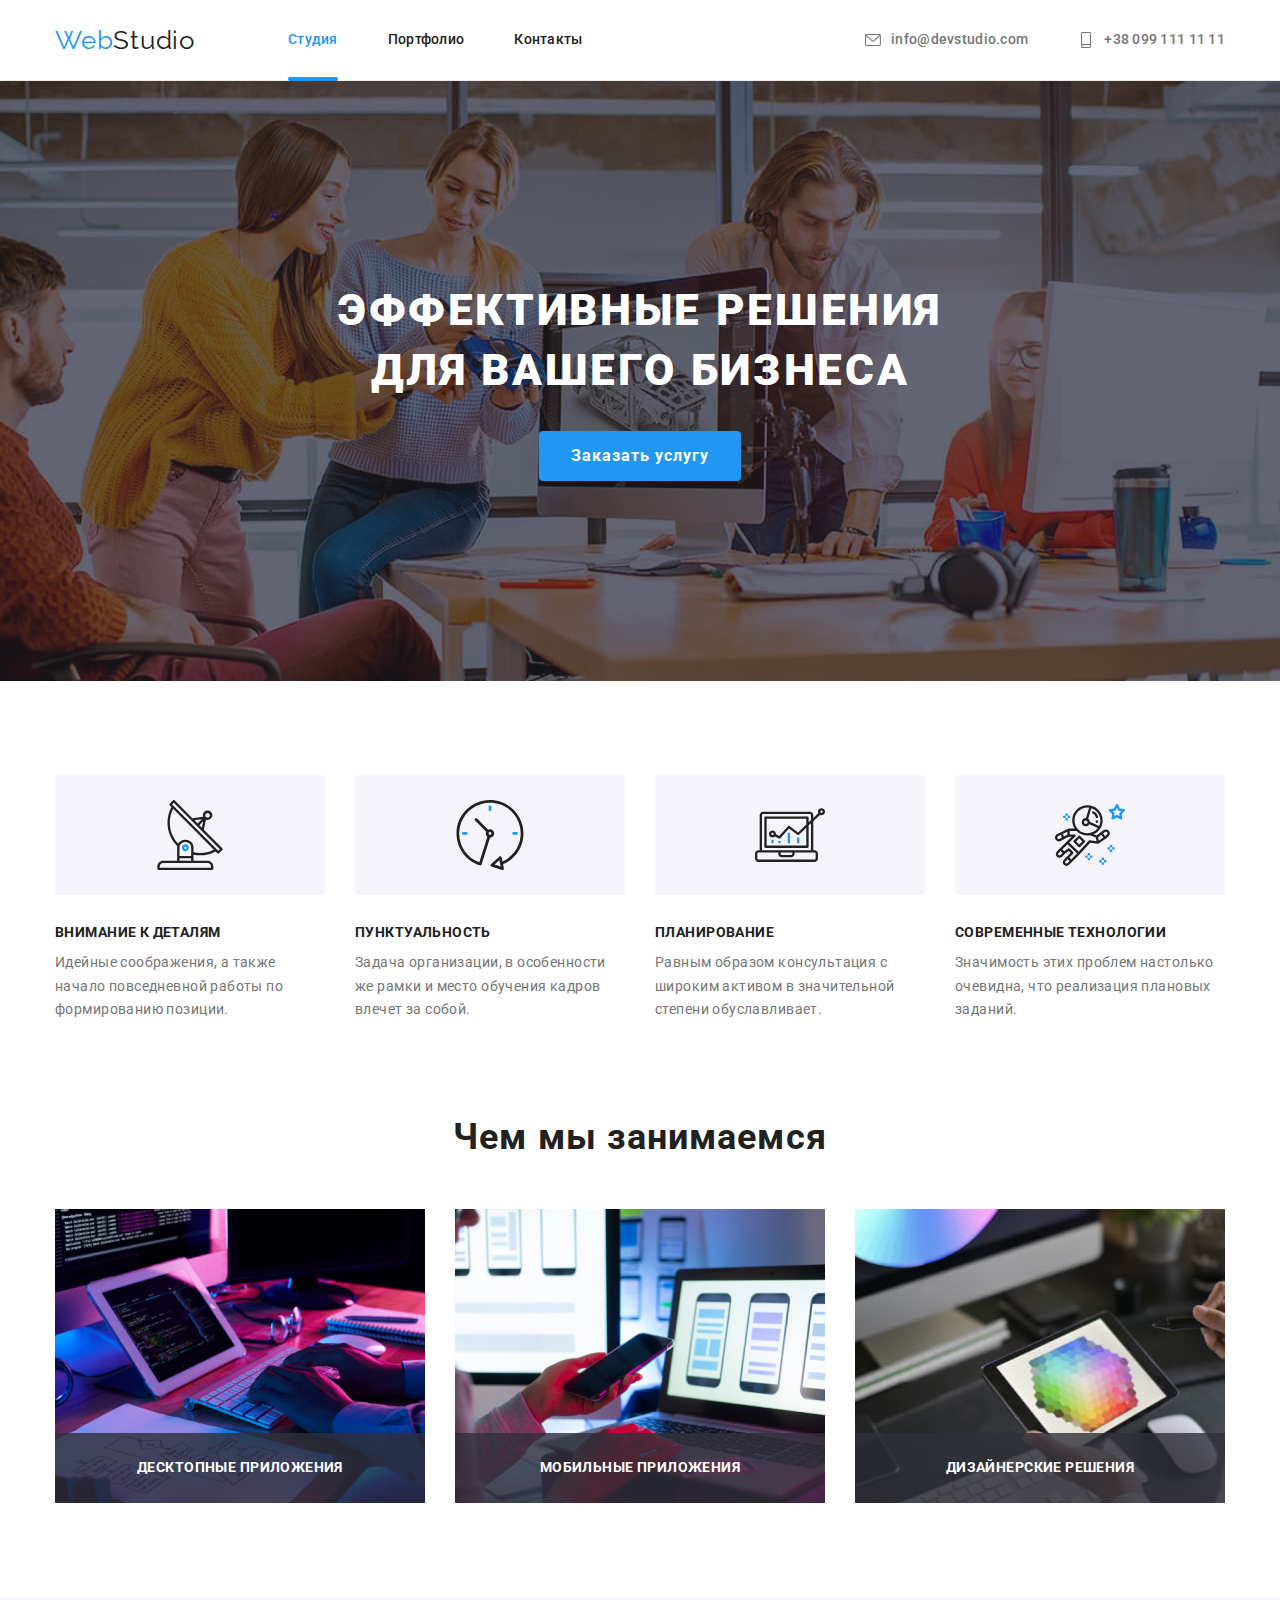
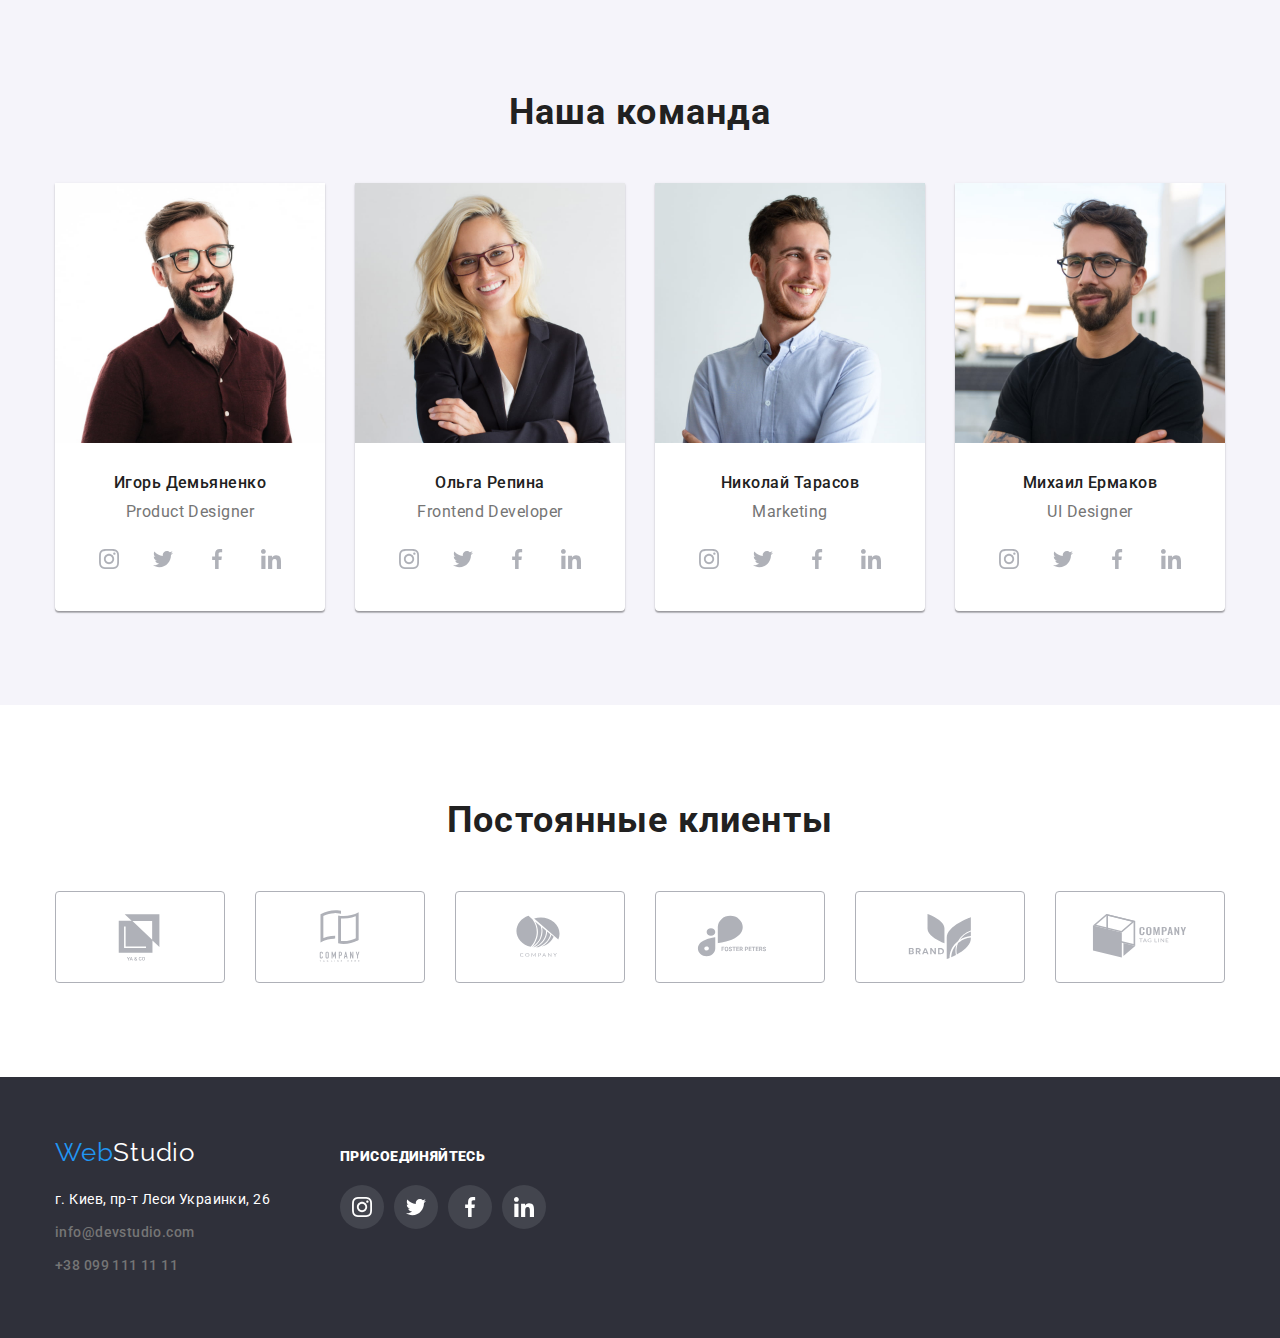
==== index.html @ 0b828fef "Initial commit" ====
<!DOCTYPE html>
<html lang="ru">
  <head>
    <meta charset="UTF-8" />
    <meta http-equiv="X-UA-Compatible" content="IE=edge" />
    <meta name="viewport" content="width=device-width, initial-scale=1.0" />

    <link rel="preconnect" href="https://fonts.googleapis.com" />
    <link rel="preconnect" href="https://fonts.gstatic.com" crossorigin />
    <link
      href="https://fonts.googleapis.com/css2?family=Raleway:wght@700&family=Roboto:wght@400;500;700;900&display=swap"
      rel="stylesheet"
    />

    <!-- Нормалайзер из конспекта Саши Репеты -->
    <link
      rel="stylesheet"
      href="https://cdnjs.cloudflare.com/ajax/libs/modern-normalize/1.0.0/modern-normalize.min.css"
    />

    <link rel="stylesheet" href="./css/styles.css" />
    <title>goit-markup-hw-06 (Домашка 06)</title>
  </head>

  <body>
    <!-- Хедер -->
    <header class="header">
      <!-- Контейнер для контента -->
      <div class="container wrapper">
        <!-- Навигация -->
        <nav class="header-navigation wrapper">
          <a class="header-logo logo" href="./index.html"
            ><span class="logo-blue">Web</span>Studio</a
          >
          <ul class="header-menu wrapper">
            <li class="header-menu-item">
              <a class="header-menu-link link-active" href="">Студия</a>
            </li>
            <li class="header-menu-item">
              <a class="header-menu-link" href="./portfolio.html">Портфолио</a>
            </li>
            <li class="header-menu-item">
              <a class="header-menu-link" href="">Контакты</a>
            </li>
          </ul>
        </nav>
        <ul class="header-contacts wrapper">
          <li class="header-contacts-item">
            <a class="email" href="mailto:info@devstudio.com">
              <svg class="contacts-icon" width="16" height="12">
                <use href="./img/icons/icons.svg#icon-envelope"></use>
              </svg>
              info@devstudio.com
            </a>
          </li>
          <li class="header-contacts-item">
            <a class="phone" href="tel:+380991111111">
              <svg class="contacts-icon" width="10" height="16">
                <use href="./img/icons/icons.svg#icon-smartphone"></use>
              </svg>
              +38 099 111 11 11
            </a>
          </li>
        </ul>
      </div>
    </header>

    <!-- Основной контент -->
    <main class="main">
      <section class="section hero">
        <!-- Контейнер для контента -->
        <div class="container">
          <h1 class="hero-title title">Эффективные решения<br />для вашего бизнеса</h1>
          <button class="hero-button button" data-modal-open>Заказать услугу</button>
        </div>
      </section>

      <!-- Секция особенности -->
      <section class="section peculiarities">
        <!-- Контейнер для контента -->
        <div class="container">
          <!-- Скрытый заголовок -->
          <h2 class="visually-hidden">Особенности</h2>
          <ul class="peculiarities-list">
            <li class="peculiarities-item">
              <div class="peculiarities-thumb icon-centred">
                <svg class="icon-antenna" width="70" height="70">
                  <use href="./img/icons/icons.svg#icon-antenna"></use>
                </svg>
              </div>
              <h3 class="peculiarities-title">Внимание к деталям</h3>
              <p class="peculiarities-text">
                Идейные соображения, а также начало повседневной работы по формированию позиции.
              </p>
            </li>
            <li class="peculiarities-item">
              <div class="peculiarities-thumb icon-centred">
                <svg class="icon-clock" width="70" height="70">
                  <use href="./img/icons/icons.svg#icon-clock"></use>
                </svg>
              </div>
              <h3 class="peculiarities-title">Пунктуальность</h3>
              <p class="peculiarities-text">
                Задача организации, в особенности же рамки и место обучения кадров влечет за собой.
              </p>
            </li>
            <li class="peculiarities-item">
              <div class="peculiarities-thumb icon-centred">
                <svg class="icon-diagram" width="70" height="70">
                  <use href="./img/icons/icons.svg#icon-diagram"></use>
                </svg>
              </div>
              <h3 class="peculiarities-title">Планирование</h3>
              <p class="peculiarities-text">
                Равным образом консультация с широким активом в значительной степени обуславливает.
              </p>
            </li>
            <li class="peculiarities-item">
              <div class="peculiarities-thumb icon-centred">
                <svg class="icon-astronaut" width="70" height="70">
                  <use href="./img/icons/icons.svg#icon-astronaut"></use>
                </svg>
              </div>
              <h3 class="peculiarities-title">Современные технологии</h3>
              <p class="peculiarities-text">
                Значимость этих проблем настолько очевидна, что реализация плановых заданий.
              </p>
            </li>
          </ul>
        </div>
      </section>

      <!-- Секция специализация -->
      <section class="section specialization">
        <!-- Контейнер для контента -->
        <div class="container">
          <h2 class="specialization-title title">Чем мы занимаемся</h2>
          <!-- Контейнер для флекса -->
          <ul class="wrapper">
            <li class="specialization-item">
              <img
                class="specialization-image"
                width="370"
                src="img/spec_box1.jpg"
                alt="Разработка десктоп приложений"
              />
              <p class="specialization-text">Десктопные приложения</p>
            </li>
            <li class="specialization-item">
              <img
                class="specialization-image"
                width="370"
                src="img/spec_box2.jpg"
                alt="Разработка мобильных приложений"
              />
              <p class="specialization-text">Мобильные приложения</p>
            </li>
            <li class="specialization-item">
              <img
                class="specialization-image"
                width="370"
                src="img/spec_box3.jpg"
                alt="WEB design"
              />
              <p class="specialization-text">Дизайнерские решения</p>
            </li>
          </ul>
        </div>
      </section>

      <section class="section our-team">
        <!-- Контейнер для контента -->
        <div class="container">
          <h2 class="our-team-title title">Наша команда</h2>
          <ul class="wrapper">
            <li class="our-team-item">
              <img
                class="our-team-image"
                width="270"
                src="img/team_img1.jpg"
                alt="Игорь Демьяненко. Product Designer"
              />
              <div class="our-team-content">
                <h3 class="our-team-name">Игорь Демьяненко</h3>
                <p class="our-team-profession">Product Designer</p>
                <ul class="our-team-social">
                  <li class="social-item">
                    <a href="" class="social-link">
                      <svg class="social-ico" width="20" height="20">
                        <use href="./img/icons/icons.svg#icon-instagram"></use>
                      </svg>
                    </a>
                  </li>
                  <li class="social-item">
                    <a href="" class="social-link">
                      <svg class="social-ico" width="20" height="20">
                        <use href="./img/icons/icons.svg#icon-twitter"></use>
                      </svg>
                    </a>
                  </li>
                  <li class="social-item">
                    <a href="" class="social-link">
                      <svg class="social-ico" width="20" height="20">
                        <use href="./img/icons/icons.svg#icon-facebook"></use>
                      </svg>
                    </a>
                  </li>
                  <li class="social-item">
                    <a href="" class="social-link">
                      <svg class="social-ico" width="20" height="20">
                        <use href="./img/icons/icons.svg#icon-linkedin"></use>
                      </svg>
                    </a>
                  </li>
                </ul>
              </div>
            </li>
            <li class="our-team-item">
              <img
                class="our-team-image"
                width="270"
                src="img/team_img2.jpg"
                alt="Ольга Репина. Frontend Developer"
              />
              <div class="our-team-content">
                <h3 class="our-team-name">Ольга Репина</h3>
                <p class="our-team-profession">Frontend Developer</p>
                <ul class="our-team-social">
                  <li class="social-item">
                    <a href="" class="social-link">
                      <svg class="social-ico" width="20" height="20">
                        <use href="./img/icons/icons.svg#icon-instagram"></use>
                      </svg>
                    </a>
                  </li>
                  <li class="social-item">
                    <a href="" class="social-link">
                      <svg class="social-ico" width="20" height="20">
                        <use href="./img/icons/icons.svg#icon-twitter"></use>
                      </svg>
                    </a>
                  </li>
                  <li class="social-item">
                    <a href="" class="social-link">
                      <svg class="social-ico" width="20" height="20">
                        <use href="./img/icons/icons.svg#icon-facebook"></use>
                      </svg>
                    </a>
                  </li>
                  <li class="social-item">
                    <a href="" class="social-link">
                      <svg class="social-ico" width="20" height="20">
                        <use href="./img/icons/icons.svg#icon-linkedin"></use>
                      </svg>
                    </a>
                  </li>
                </ul>
              </div>
            </li>
            <li class="our-team-item">
              <img
                class="our-team-image"
                width="270"
                src="img/team_img3.jpg"
                alt="Николай Тарасов. Marketing"
              />
              <div class="our-team-content">
                <h3 class="our-team-name">Николай Тарасов</h3>
                <p class="our-team-profession">Marketing</p>
                <ul class="our-team-social">
                  <li class="social-item">
                    <a href="" class="social-link">
                      <svg class="social-ico" width="20" height="20">
                        <use href="./img/icons/icons.svg#icon-instagram"></use>
                      </svg>
                    </a>
                  </li>
                  <li class="social-item">
                    <a href="" class="social-link">
                      <svg class="social-ico" width="20" height="20">
                        <use href="./img/icons/icons.svg#icon-twitter"></use>
                      </svg>
                    </a>
                  </li>
                  <li class="social-item">
                    <a href="" class="social-link">
                      <svg class="social-ico" width="20" height="20">
                        <use href="./img/icons/icons.svg#icon-facebook"></use>
                      </svg>
                    </a>
                  </li>
                  <li class="social-item">
                    <a href="" class="social-link">
                      <svg class="social-ico" width="20" height="20">
                        <use href="./img/icons/icons.svg#icon-linkedin"></use>
                      </svg>
                    </a>
                  </li>
                </ul>
              </div>
            </li>
            <li class="our-team-item">
              <img
                class="our-team-image"
                width="270"
                src="img/team_img4.jpg"
                alt="Михаил Ермаков. UI Designer"
              />
              <div class="our-team-content">
                <h3 class="our-team-name">Михаил Ермаков</h3>
                <p class="our-team-profession">UI Designer</p>
                <ul class="our-team-social">
                  <li class="social-item">
                    <a href="" class="social-link">
                      <svg class="social-ico" width="20" height="20">
                        <use href="./img/icons/icons.svg#icon-instagram"></use>
                      </svg>
                    </a>
                  </li>
                  <li class="social-item">
                    <a href="" class="social-link">
                      <svg class="social-ico" width="20" height="20">
                        <use href="./img/icons/icons.svg#icon-twitter"></use>
                      </svg>
                    </a>
                  </li>
                  <li class="social-item">
                    <a href="" class="social-link">
                      <svg class="social-ico" width="20" height="20">
                        <use href="./img/icons/icons.svg#icon-facebook"></use>
                      </svg>
                    </a>
                  </li>
                  <li class="social-item">
                    <a href="" class="social-link">
                      <svg class="social-ico" width="20" height="20">
                        <use href="./img/icons/icons.svg#icon-linkedin"></use>
                      </svg>
                    </a>
                  </li>
                </ul>
              </div>
            </li>
          </ul>
        </div>
      </section>

      <section class="section clients">
        <div class="container">
          <h2 class="clients-title title">Постоянные клиенты</h2>

          <ul class="clients-list wrapper">
            <li class="clients-item">
              <a href="" class="clients-link icon-centred">
                <svg class="clients-icon" width="106" height="60">
                  <use href="./img/icons/icons.svg#icon-client-Logo1"></use>
                </svg>
              </a>
            </li>
            <li class="clients-item">
              <a href="" class="clients-link icon-centred">
                <svg class="clients-icon" width="106" height="60">
                  <use href="./img/icons/icons.svg#icon-client-Logo2"></use>
                </svg>
              </a>
            </li>
            <li class="clients-item">
              <a href="" class="clients-link icon-centred">
                <svg class="clients-icon" width="106" height="60">
                  <use href="./img/icons/icons.svg#icon-client-Logo3"></use>
                </svg>
              </a>
            </li>
            <li class="clients-item">
              <a href="" class="clients-link icon-centred">
                <svg class="clients-icon" width="106" height="60">
                  <use href="./img/icons/icons.svg#icon-client-Logo4"></use>
                </svg>
              </a>
            </li>
            <li class="clients-item">
              <a href="" class="clients-link icon-centred">
                <svg class="clients-icon" width="106" height="60">
                  <use href="./img/icons/icons.svg#icon-client-Logo5"></use>
                </svg>
              </a>
            </li>
            <li class="clients-item">
              <a href="" class="clients-link icon-centred">
                <svg class="clients-icon" width="106" height="60">
                  <use href="./img/icons/icons.svg#icon-client-Logo6"></use>
                </svg>
              </a>
            </li>
          </ul>
        </div>
      </section>
    </main>

    <!-- Модалка -->
    <div class="backdrop is-hidden" data-modal>
      <div class="modal">
        <button class="modal-button" aria-label="Закрыть модальное окно" data-modal-close>
          <svg width="11" height="11">
            <use class="modal-button-icon" href="./img/icons/icons.svg#icon-cross"></use>
          </svg>
        </button>
      </div>
    </div>

    <!-- Футер -->
    <footer class="footer">
      <!-- Контейнер для контента -->
      <div class="container footer-container">
        <div class="footer-container-item footer-adress-container">
          <a class="footer-logo logo" href="./index.html"
            ><span class="logo-blue">Web</span>Studio</a
          >
          <address class="footer-address">
            <ul class="contacts">
              <li class="footer-contacts-item">
                <p class="footer-location">г. Киев, пр-т Леси Украинки, 26</p>
              </li>
              <li class="footer-contacts-item">
                <a class="email address-link" href="mailto:info@devstudio.com"
                  >info@devstudio.com</a
                >
              </li>
              <li class="contacts-item">
                <a class="phone address-link" href="tel:+380991111111">+38 099 111 11 11</a>
              </li>
            </ul>
          </address>
        </div>

        <div class="footer-container-item footer-social-container">
          <h2 class="footer-social-title title"><strong>присоединяйтесь</strong></h2>

          <ul class="footer-social-list">
            <li class="footer-social-item">
              <a href="" class="footer-social-link">
                <svg class="footer-social-ico" width="20" height="20">
                  <use href="./img/icons/icons.svg#icon-instagram"></use>
                </svg>
              </a>
            </li>
            <li class="footer-social-item">
              <a href="" class="footer-social-link">
                <svg class="footer-social-ico" width="20" height="20">
                  <use href="./img/icons/icons.svg#icon-twitter"></use>
                </svg>
              </a>
            </li>
            <li class="footer-social-item">
              <a href="" class="footer-social-link">
                <svg class="footer-social-ico" width="20" height="20">
                  <use href="./img/icons/icons.svg#icon-facebook"></use>
                </svg>
              </a>
            </li>
            <li class="footer-social-item">
              <a href="" class="footer-social-link">
                <svg class="footer-social-ico" width="20" height="20">
                  <use href="./img/icons/icons.svg#icon-linkedin"></use>
                </svg>
              </a>
            </li>
          </ul>
        </div>
      </div>
    </footer>
    <script src="./js/modal.js"></script>
  </body>
</html>
---- css/styles.css ----
:root {
  /* Переменные основных цветов */
  --color-brand: #2196f3;
  --color-primary: #212121;
  --color-secondary: #757575;
  --color-third: #f5f4fa;
  --color-fourth: #2f303a;
  --color-cards-portfolio: #eee;
  --color-white: #ffffff;
  --color-white60: rgba(250, 255, 255, 0.6);
  --color-white10: rgba(250, 255, 255, 0.1);
  --color-overlay: rgba(47, 48, 58, 0.4);
  --color-card-overlay: rgba(33, 150, 243, 0.9);
  --color-current: currentColor;
  --color-inactive-icon: #afb1b8;
  --color-bg-specialization: rgba(47, 48, 58, 0.8);

  --color-modal-overlay: rgba(0, 0, 0, 0.2);

  /* Переменные цветов активности */
  --color-active: #2196f3;
  --color-active-button: #188ce8;

  /* Шрифты */
  --primary-font: 'Roboto', sans-serif;
  --secondary-font: 'Raleway', sans-serif;

  /* ЭФФЕКТЫ */
  --transition-time: 250ms;
  --transition-function: cubic-bezier(0.4, 0, 0.2, 1);

  /* Тень для кнопок */
  --button-shadow: 0px 3px 1px rgba(0, 0, 0, 0.1), 0px 1px 2px rgba(0, 0, 0, 0.08),
    0px 2px 2px rgba(0, 0, 0, 0.12);
}

/* Глобальные стили страницы */
body {
  font-family: var(--primary-font);

  background-color: var(--color-white);
  color: var(--color-primary);
}

button {
  border: none;
}

p {
  margin: 0;
  padding: 0;
}

/* Обнуляет подчеркивание ссылок */
a {
  text-decoration: none;
  margin: 0;
  padding: 0;
}

/* Обнуляет оформления списков */
ul,
li {
  list-style-type: none;
  margin: 0;
  padding: 0;
}

/* Обнуляет оформления заголовков */
h1,
h2,
h3,
h4,
h5,
h6 {
  margin: 0;
}

img {
  display: block;
  max-width: 100%;
  height: auto;
}

/* Стиль для скрытых заголовков */
.visually-hidden {
  position: absolute;
  width: 1px;
  height: 1px;
  margin: -1px;
  padding: 0;
  overflow: hidden;
  border: 0;
  clip: rect(0 0 0 0);
}

.section {
  padding-top: 94px;
  padding-bottom: 94px;
}

.header {
  border-bottom: 1px solid #ececec;
}

.container {
  width: 1200px;
  padding-left: 15px;
  padding-right: 15px;
  margin: 0 auto;

  /* box-sizing: border-box; */
}
.wrapper {
  display: flex;
}

.header .container {
  align-items: center;
}

/* *Стили для логотипа */
.logo {
  display: block;
  padding-top: 24px;
  padding-top: 25px;

  font-family: var(--secondary-font);
  font-size: 26px;
  line-height: 1.19;
  letter-spacing: 0.03em;

  color: var(--color-primary);
}
.logo-blue {
  color: var(--color-brand);
}
.header-logo {
  display: inline-block;
}

/* *Стили для кнопок */
.button {
  min-width: 73px;
  padding: 6px 22px;

  cursor: pointer;
  font-size: 16px;
  font-weight: 500;
  line-height: 1.63;
  letter-spacing: 0.03em;

  background-color: var(--color-third);
  color: var(--color-primary);

  border-radius: 4px;

  transition-property: color, background, box-shadow;
  transition-duration: var(--transition-time);
  transition-timing-function: var(--transition-function);
}
/* События кнопок */
.button:hover,
.button:focus {
  color: var(--color-white);
  background-color: var(--color-active);

  box-shadow: var(--button-shadow);
}

/* *Стили для меню */
.header-menu {
  align-items: center;

  margin-left: 93px;

  font-size: 14px;
  line-height: 1.14;
  letter-spacing: 0.02em;
  font-weight: 500;
}

.header-menu-item:not(:last-child),
.header-contacts-item:not(:last-child) {
  margin-right: 50px;
}

/* *Стили для линков меню */
.header-menu-link {
  display: block;
  padding-top: 32px;
  padding-bottom: 32px;

  color: var(--color-primary);

  transition-property: color;
  transition-duration: var(--transition-time);
  transition-timing-function: var(--transition-function);
}

/* События меню */
.header-menu-link:hover,
.header-menu-link:focus {
  color: var(--color-active);
}

.header-menu-link.link-active {
  color: var(--color-active);
  position: relative;
}

.header-menu-link.link-active::after {
  content: '';
  position: absolute;
  width: 100%;
  height: 4px;
  top: 100%;
  left: 0;
  transform: translateY(calc(-100% + 1px));
  border-radius: 2px;
  background-color: var(--color-active);
}

/* *Стили для контактов */
.header-contacts {
  margin-left: auto;
}
/* .header-contacts-item {
  display: flex;
} */

.email,
.phone {
  display: flex;
  align-items: stretch;
  padding-top: 32px;
  padding-bottom: 32px;

  font-weight: 500;
  font-size: 14px;
  line-height: 1.14;
  letter-spacing: 0.02em;

  color: var(--color-secondary);

  transition-property: color;
  transition-duration: var(--transition-time);
  transition-timing-function: var(--transition-function);
}

.contacts-icon {
  margin-right: 10px;
  width: 16px;
  height: 16px;
}

/* События контактов */
.phone:hover,
.phone:focus,
.email:hover,
.email:focus {
  color: var(--color-active);
}
/* 
.email-icon {
  margin-right: 10px;
} */

/* *Стили для заголовков */
.title {
  margin-bottom: 50px;

  font-weight: 700;
  font-size: 36px;
  line-height: 1.17;
  text-align: center;
  letter-spacing: 0.03em;
}

/* *Стили для Героя */
.hero {
  margin-left: auto;
  margin-right: auto;
  max-width: 1600px;
  padding-top: 200px;
  padding-bottom: 200px;

  text-align: center;

  background-color: var(--color-fourth);
  background-image: linear-gradient(to bottom, var(--color-overlay), var(--color-overlay)),
    url('../img/hero-bg.jpg');
  background-position: center, center;
  background-size: cover;
  background-repeat: no-repeat;
}

.hero-title {
  margin-bottom: 30px;

  font-weight: 900;
  font-size: 44px;
  line-height: 1.36;
  text-align: center;
  letter-spacing: 0.06em;
  text-transform: uppercase;

  color: var(--color-white);
}

.hero-button {
  min-width: 200px;
  height: 50px;
  padding: 10px 32px;

  font-weight: 700;
  line-height: 1.88;
  letter-spacing: 0.06em;
  text-align: center;

  background-color: var(--color-brand);
  color: var(--color-white);

  border-radius: 4px;

  transition-property: color, background;
  transition-duration: var(--transition-time);
  transition-timing-function: var(--transition-function);
}

.hero-button:hover,
.hero-button:focus {
  background-color: var(--color-active-button);
  color: var(--color-white);
}

/* *Стили для "Особенности" */
.peculiarities {
  padding-bottom: 0px;
}

.peculiarities-list {
  display: flex;
}

.peculiarities-item {
  flex-basis: 270px;
}

.peculiarities-item:not(:last-child) {
  margin-right: 30px;
}

.peculiarities-thumb {
  height: 120px;
  margin-bottom: 30px;
  display: flex;
  justify-content: center;
  align-items: center;

  background-color: var(--color-third);

  border-radius: 4px;
}

.peculiarities-title {
  margin-bottom: 10px;

  font-weight: 700;
  font-size: 14px;
  line-height: 1.14;
  text-align: left;
  letter-spacing: 0.03em;
  text-transform: uppercase;
}

.peculiarities-text {
  font-size: 14px;
  line-height: 1.71;
  letter-spacing: 0.03em;

  color: var(--color-secondary);
}

/* Стили для "Чем мы занимаемся"
 */

/* .specialization .wrapper {
  align-items: center;
} */

.specialization-item {
  flex-basis: calc((100% - 60px) / 3);
  position: relative;
}

.specialization-item:not(:last-child) {
  margin-right: 30px;
}

.specialization-text {
  position: absolute;
  width: 100%;
  height: 70px;
  bottom: 0;
  left: 0;

  display: flex;
  justify-content: center;
  align-items: center;

  font-weight: 700;
  font-size: 14px;
  line-height: 1.33;
  text-align: center;
  letter-spacing: 0.03em;
  text-transform: uppercase;

  color: var(--color-white);
  background-color: var(--color-bg-specialization);
}

/* *Стили для "Наша команда"
 */
.our-team {
  background-color: var(--color-third);
}

.our-team .wrapper {
  justify-content: center;
  align-items: center;
}

.our-team-item {
  flex-basis: calc((100% - 90px) / 4);

  background-color: var(--color-white);

  box-shadow: 0px 1px 3px rgba(0, 0, 0, 0.12), 0px 1px 1px rgba(0, 0, 0, 0.14),
    0px 2px 1px rgba(0, 0, 0, 0.2);
  border-radius: 0px 0px 4px 4px;
}

.our-team-item:not(:last-child) {
  margin-right: 30px;
}

.our-team-content {
  padding-top: 30px;
  padding-bottom: 30px;
}

.our-team-name {
  margin-bottom: 10px;

  font-weight: 500;
  font-size: 16px;
  line-height: 1.19;
  text-align: center;
  letter-spacing: 0.03em;
}

.our-team-profession {
  margin-bottom: 16px;

  font-size: 16px;
  line-height: 1.19;
  text-align: center;
  letter-spacing: 0.03em;

  color: var(--color-secondary);
}

.our-team-social {
  display: flex;
  justify-content: center;
}

.social-item:not(:last-child) {
  margin-right: 10px;
}

.social-link {
  display: flex;
  justify-content: center;
  align-items: center;
  width: 44px;
  height: 44px;

  background-color: transparent;
  color: var(--color-inactive-icon);

  border-radius: 50%;

  transition-property: color, background;
  transition-duration: var(--transition-time);
  transition-timing-function: var(--transition-function);
}

.social-link:hover,
.social-link:focus {
  background-color: var(--color-active);
  color: var(--color-white);
}

/* Стили для секции Клиенты */
.clients-list {
  justify-content: center;
}

.clients-item:not(:last-child) {
  margin-right: 30px;
}

.clients-link {
  display: flex;
  justify-content: center;
  align-items: center;
  width: 170px;
  height: 92px;

  color: var(--color-inactive-icon);
  border: 1px solid var(--color-inactive-icon);
  border-radius: 4px;

  transition-property: color, border;
  transition-duration: var(--transition-time);
  transition-timing-function: var(--transition-function);
}

.clients-link:hover,
.clients-link:focus {
  color: var(--color-active);
  border: 1px solid var(--color-active);
}

/* *Стили для Портфолио
 */

.wrapper.buttons-list {
  justify-content: center;
  align-items: center;
  margin-bottom: 50px;
}

.buttons-item:not(:last-child) {
  margin-right: 8px;
}

.wrapper.portfolio-cards {
  flex-wrap: wrap;
  margin-top: -30px;
  margin-left: -30px;
}

.portfolio-cards-item {
  flex-basis: calc(100% / 3 - 30px);
  margin-left: 30px;
  margin-top: 30px;

  background-color: var(--color-white);
}

.portfolio-link {
  display: block;
  text-decoration: none;

  transition-property: box-shadow, transform;
  transition-duration: var(--transition-time);
  transition-timing-function: var(--transition-function);
}

.portfolio-link:hover,
.portfolio-link:focus {
  box-shadow: 0px 1px 1px rgba(0, 0, 0, 0.12), 0px 4px 4px rgba(0, 0, 0, 0.06),
    1px 4px 6px rgba(0, 0, 0, 0.16);
}

.card-content {
  padding: 20px 24px;

  border: 1px solid var(--color-cards-portfolio);
}

.card-title {
  margin-bottom: 4px;

  font-weight: 700;
  font-size: 18px;
  line-height: 2;
  text-align: left;
  letter-spacing: 0.06em;

  color: var(--color-primary);
}

.card-description {
  font-size: 16px;
  line-height: 1.88;
  letter-spacing: 0.03em;

  color: var(--color-secondary);
}

/* Оверлей для карточек */

.card-thumb {
  position: relative;
  overflow: hidden;
}
.card-overlay {
  position: absolute;
  width: 100%;
  height: 294px;
  left: 0;
  top: 0;
  padding: 24px;

  display: flex;
  /* align-items: center; */

  background-color: var(--color-card-overlay);
  overflow: auto;
  transform: translateY(100%);

  transition-property: box-shadow, transform;
  transition-duration: var(--transition-time);
  transition-timing-function: var(--transition-function);
}

.card-overlay::-webkit-scrollbar {
  width: 0;
}

.card-overlay-text {
  width: 322px;
  font-size: 18px;
  line-height: 1.55;
  letter-spacing: 0.03em;

  color: var(--color-white);
}

.portfolio-link:hover .card-overlay,
.portfolio-link:focus .card-overlay {
  transform: translateY(0%);
}

/* *Стили для Футер */
.footer {
  padding-top: 60px;
  padding-bottom: 60px;

  background-color: var(--color-fourth);
}
.footer-logo {
  color: var(--color-white);
  padding: 0;
}
.footer-address {
  margin-top: 20px;

  font-style: normal;
  font-size: 14px;
  line-height: 1.71;
  letter-spacing: 0.03em;

  color: var(--color-white);
}
.footer-contacts-item:not(:last-child) {
  margin-bottom: 9px;
}
.address-link {
  padding-top: 0;
  padding-bottom: 0;

  line-height: 1.71;
  letter-spacing: 0.03em;
}

.footer-container {
  display: flex;
  align-items: baseline;
}

.footer-adress-container {
  margin-right: 70px;
}

.footer-social-title {
  margin-bottom: 20px;

  font-weight: 700;
  font-size: 14px;
  line-height: 1.14;
  letter-spacing: 0.03em;
  text-transform: uppercase;
  text-align: left;

  color: var(--color-white);
}

.footer-social-list {
  display: flex;
}

.footer-social-item:not(:last-child) {
  margin-right: 10px;
}

.footer-social-link {
  display: flex;
  justify-content: center;
  align-items: center;
  width: 44px;
  height: 44px;

  background-color: var(--color-white10);
  color: var(--color-white);

  border-radius: 50%;

  transition-property: background;
  transition-duration: var(--transition-time);
  transition-timing-function: var(--transition-function);
}

.footer-social-link:hover,
.footer-social-link:focus {
  background-color: var(--color-active);
}

/* Модальное окно */

.backdrop {
  position: fixed;
  width: 100%;
  height: 100%;

  top: 0;
  left: 0;

  background-color: var(--color-modal-overlay);
  transition-property: opacity, visibility;
  transition-duration: var(--transition-time);
  transition-timing-function: var(--transition-function);
}

.backdrop.is-hidden {
  opacity: 0;
  visibility: hidden;
  pointer-events: none;
}

.backdrop.is-hidden .modal {
  transform: translate(-50%, -50%) scale(0.9);
}

.modal {
  position: absolute;
  min-width: 528px;
  min-height: 581px;

  left: 50%;
  top: 50%;
  transform: translate(-50%, -50%) scale(1);

  background-color: var(--color-white);
  border-radius: 4px;
  box-shadow: 0px 1px 3px rgba(0, 0, 0, 0.12), 0px 1px 1px rgba(0, 0, 0, 0.14),
    0px 2px 1px rgba(0, 0, 0, 0.2);

  transition-property: transform;
  transition-duration: var(--transition-time);
  transition-timing-function: var(--transition-function);
}

.modal-button {
  cursor: pointer;
  position: absolute;
  width: 30px;
  height: 30px;

  top: 8px;
  right: 8px;

  color: var(--color-primary);
  background-color: var(--color-white);
  border: 1px solid rgba(0, 0, 0, 0.1);
  border-radius: 50%;
}
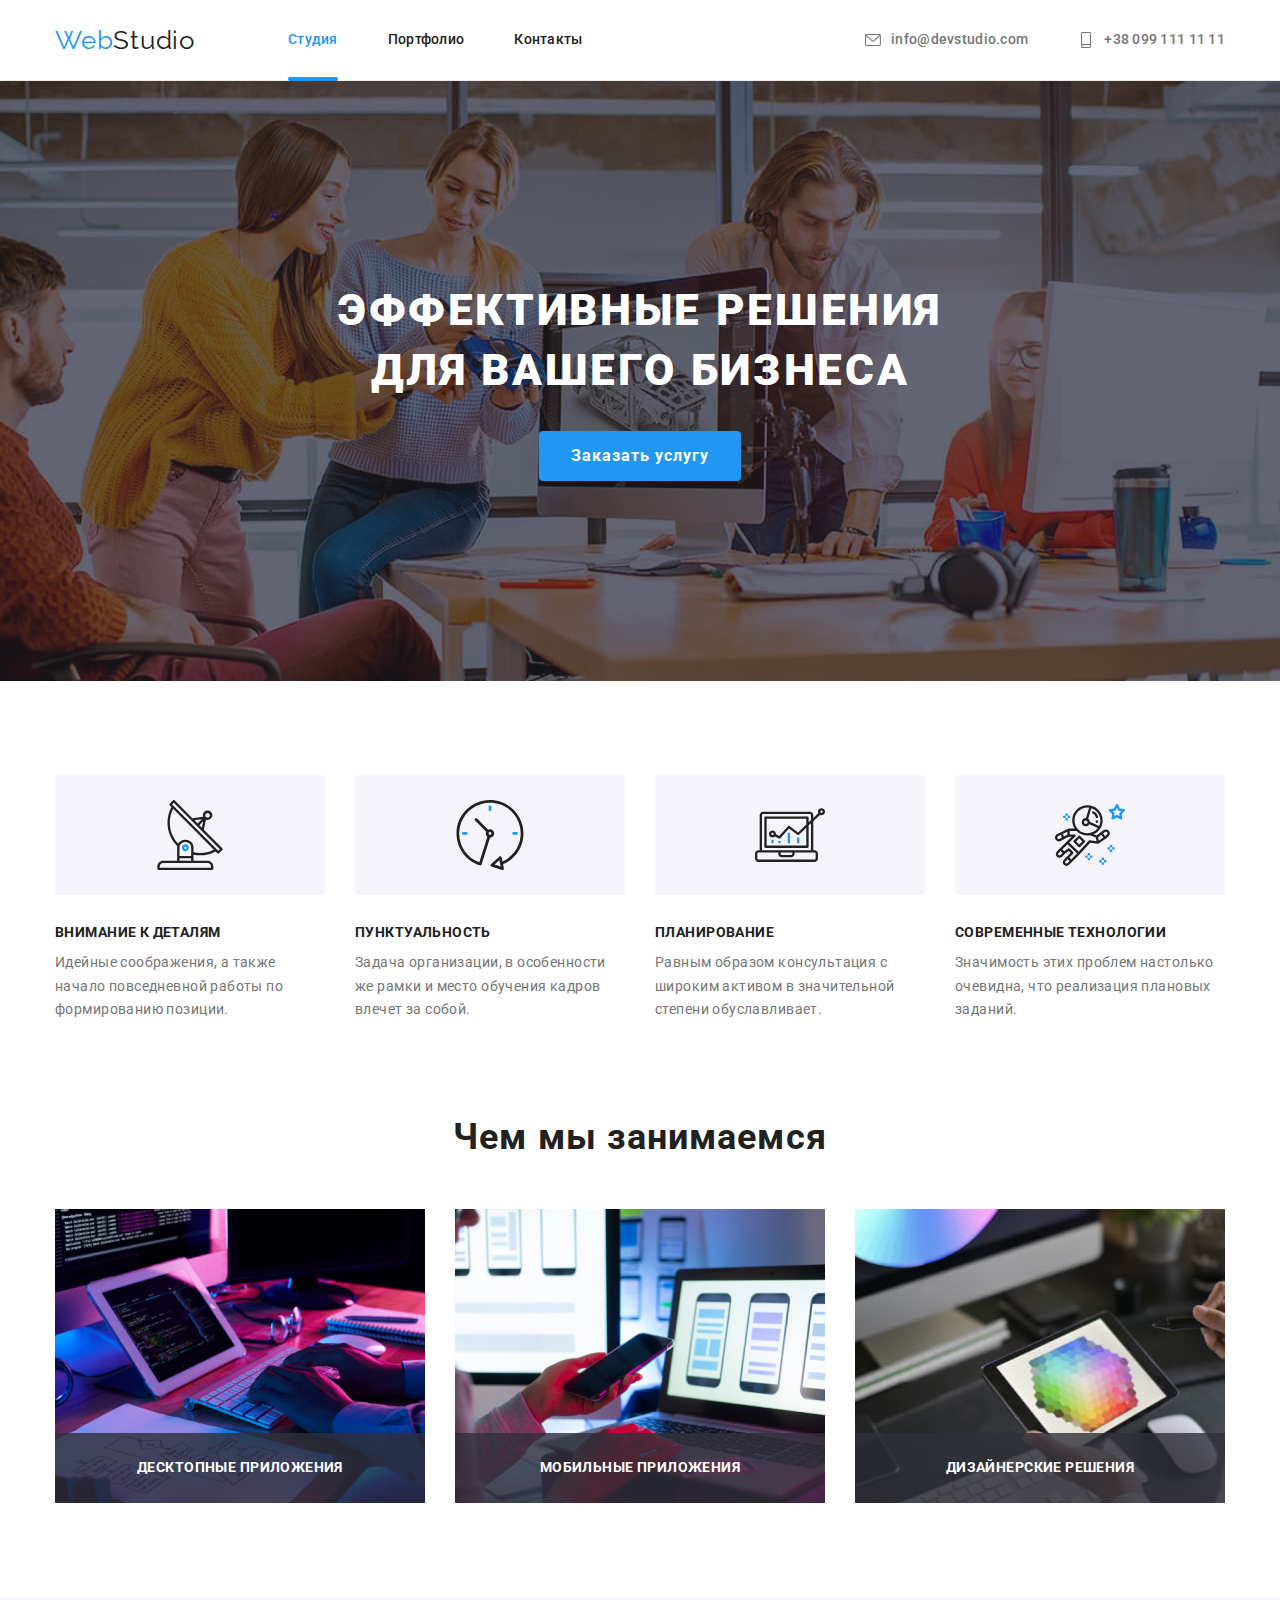
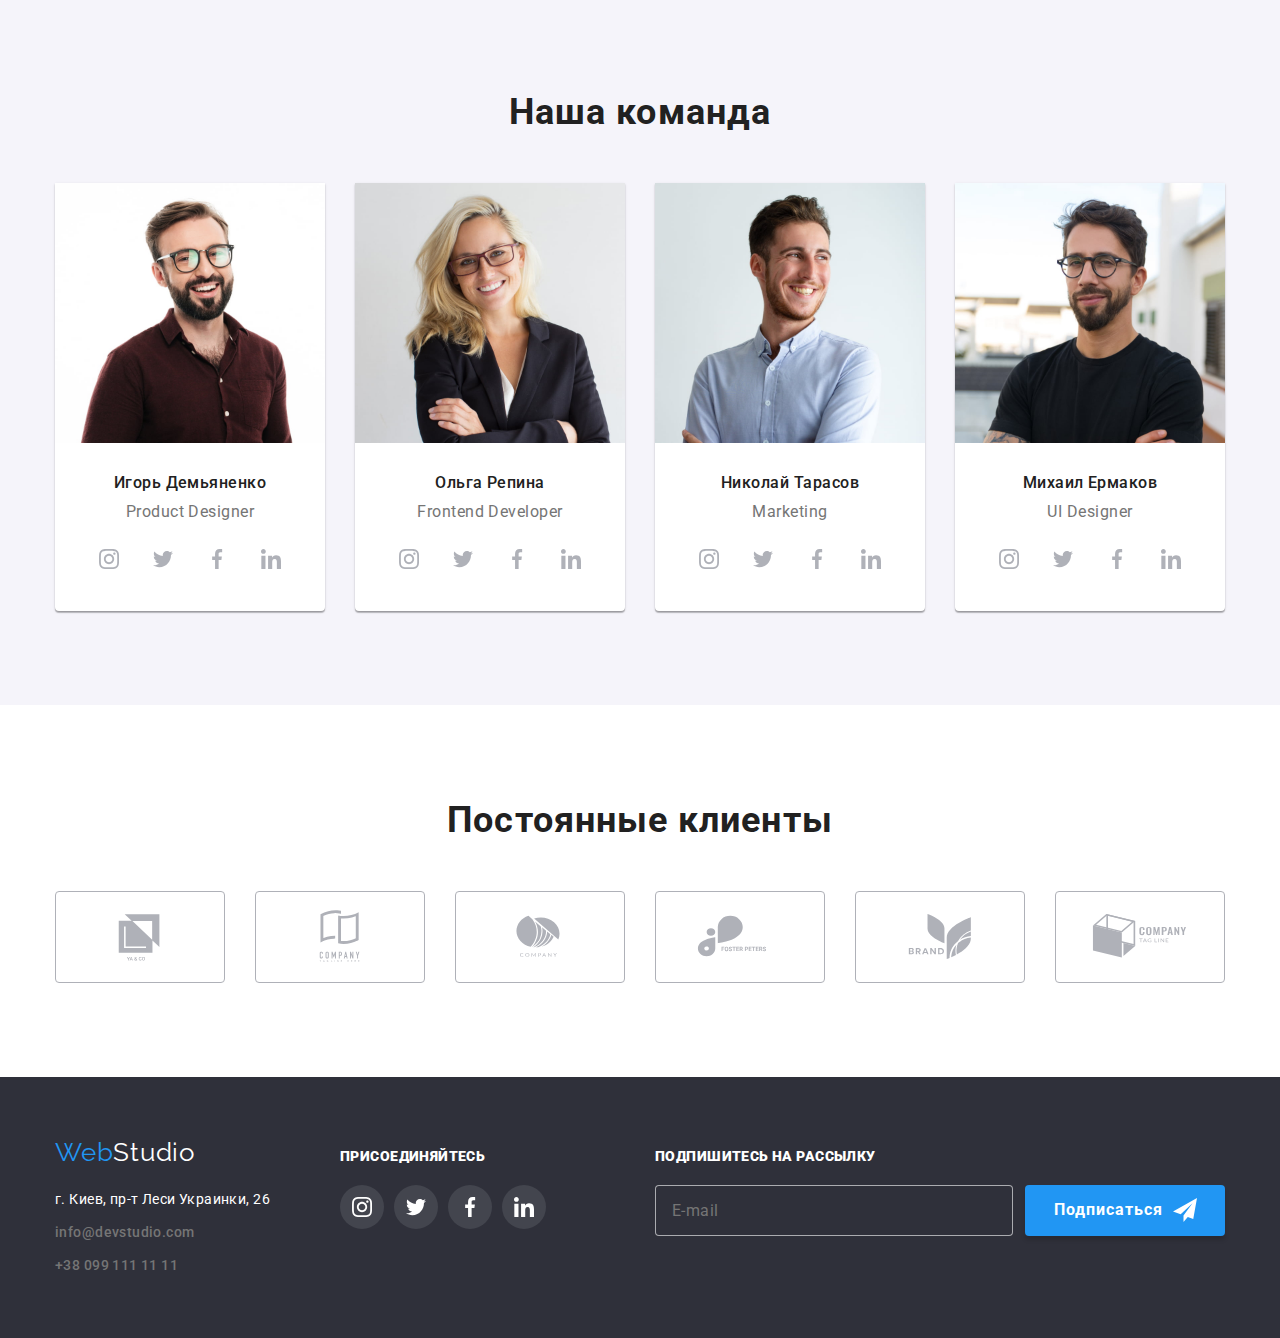
==== commit 764b46b9: "Добавляет оформление формы для футера" ====
--- a/index.html
+++ b/index.html
@@ -412,7 +412,7 @@
     <footer class="footer">
       <!-- Контейнер для контента -->
       <div class="container footer-container">
-        <div class="footer-container-item footer-adress-container">
+        <div class="footer-container-item footer-container-adress">
           <a class="footer-logo logo" href="./index.html"
             ><span class="logo-blue">Web</span>Studio</a
           >
@@ -433,8 +433,8 @@
           </address>
         </div>
 
-        <div class="footer-container-item footer-social-container">
-          <h2 class="footer-social-title title"><strong>присоединяйтесь</strong></h2>
+        <div class="footer-container-item footer-container-social">
+          <h2 class="footer-title title"><strong>присоединяйтесь</strong></h2>
 
           <ul class="footer-social-list">
             <li class="footer-social-item">
@@ -467,6 +467,24 @@
             </li>
           </ul>
         </div>
+
+        <div class="footer-container-item footer-container-subscription">
+          <h2 class="footer-title title"><strong>Подпишитесь на рассылку</strong></h2>
+          <form class="footer-form" action="" name="footer-form">
+            <input
+              class="footer-form-email-input"
+              type="email"
+              name="footer-email"
+              placeholder="E-mail"
+            />
+            <button class="footer-form-button button" type="submit">
+              Подписаться
+              <svg class="footer-form-button-icon" width="24" height="24">
+                <use href="./img/icons/icons.svg#icon-telegram"></use>
+              </svg>
+            </button>
+          </form>
+        </div>
       </div>
     </footer>
     <script src="./js/modal.js"></script>
--- a/css/styles.css
+++ b/css/styles.css
@@ -608,6 +608,7 @@
   position: relative;
   overflow: hidden;
 }
+
 .card-overlay {
   position: absolute;
   width: 100%;
@@ -617,15 +618,15 @@
   padding: 24px;
 
   display: flex;
-  /* align-items: center; */
+  align-items: center;
 
   background-color: var(--color-card-overlay);
-  overflow: auto;
   transform: translateY(100%);
 
   transition-property: box-shadow, transform;
   transition-duration: var(--transition-time);
   transition-timing-function: var(--transition-function);
+  overflow: hidden;
 }
 
 .card-overlay::-webkit-scrollbar {
@@ -683,11 +684,19 @@
   align-items: baseline;
 }
 
-.footer-adress-container {
+.footer-container-item:last-child {
+  margin-left: auto;
+}
+
+.footer-container-adress {
   margin-right: 70px;
 }
 
-.footer-social-title {
+/* .footer-container-social {
+  margin-right: 93px;
+} */
+
+.footer-title {
   margin-bottom: 20px;
 
   font-weight: 700;
@@ -728,6 +737,70 @@
 .footer-social-link:hover,
 .footer-social-link:focus {
   background-color: var(--color-active);
+}
+
+/* todo форма для футера */
+
+.footer-form {
+  display: flex;
+}
+
+.footer-form-email-input {
+  min-width: 358px;
+  padding-left: 16px;
+  padding-top: 15px;
+  padding-bottom: 15px;
+  margin-right: 12px;
+
+  font-size: 16px;
+  line-height: 1.25px;
+  letter-spacing: 0.03em;
+
+  background-color: var(--color-fourth);
+  border: solid 1px rgba(255, 255, 255, 0.6);
+  border-radius: 4px;
+  color: rgba(255, 255, 255, 0.6);
+  outline: none;
+
+  transition-property: border;
+  transition-duration: var(--transition-time);
+  transition-timing-function: var(--transition-function);
+}
+
+.footer-form-email-input:hover,
+.footer-form-email-input:focus {
+  border: solid 1px rgba(255, 255, 255, 1);
+}
+
+.footer-form-button {
+  min-width: 200px;
+  padding-top: 10px;
+  padding-bottom: 10px;
+  padding-left: 29px;
+  padding-right: 28px;
+
+  font-weight: 700;
+  font-size: 16px;
+  line-height: 1.87;
+
+  display: flex;
+  justify-content: center;
+  align-items: center;
+  text-align: center;
+  letter-spacing: 0.06em;
+
+  background-color: var(--color-brand);
+  color: #ffffff;
+  box-shadow: 0px 4px 4px rgba(0, 0, 0, 0.15);
+}
+
+.footer-form-button-icon {
+  margin-left: 10px;
+}
+
+.footer-form-button:hover,
+.footer-form-button:focus {
+  background-color: var(--color-active-button);
 }
 
 /* Модальное окно */
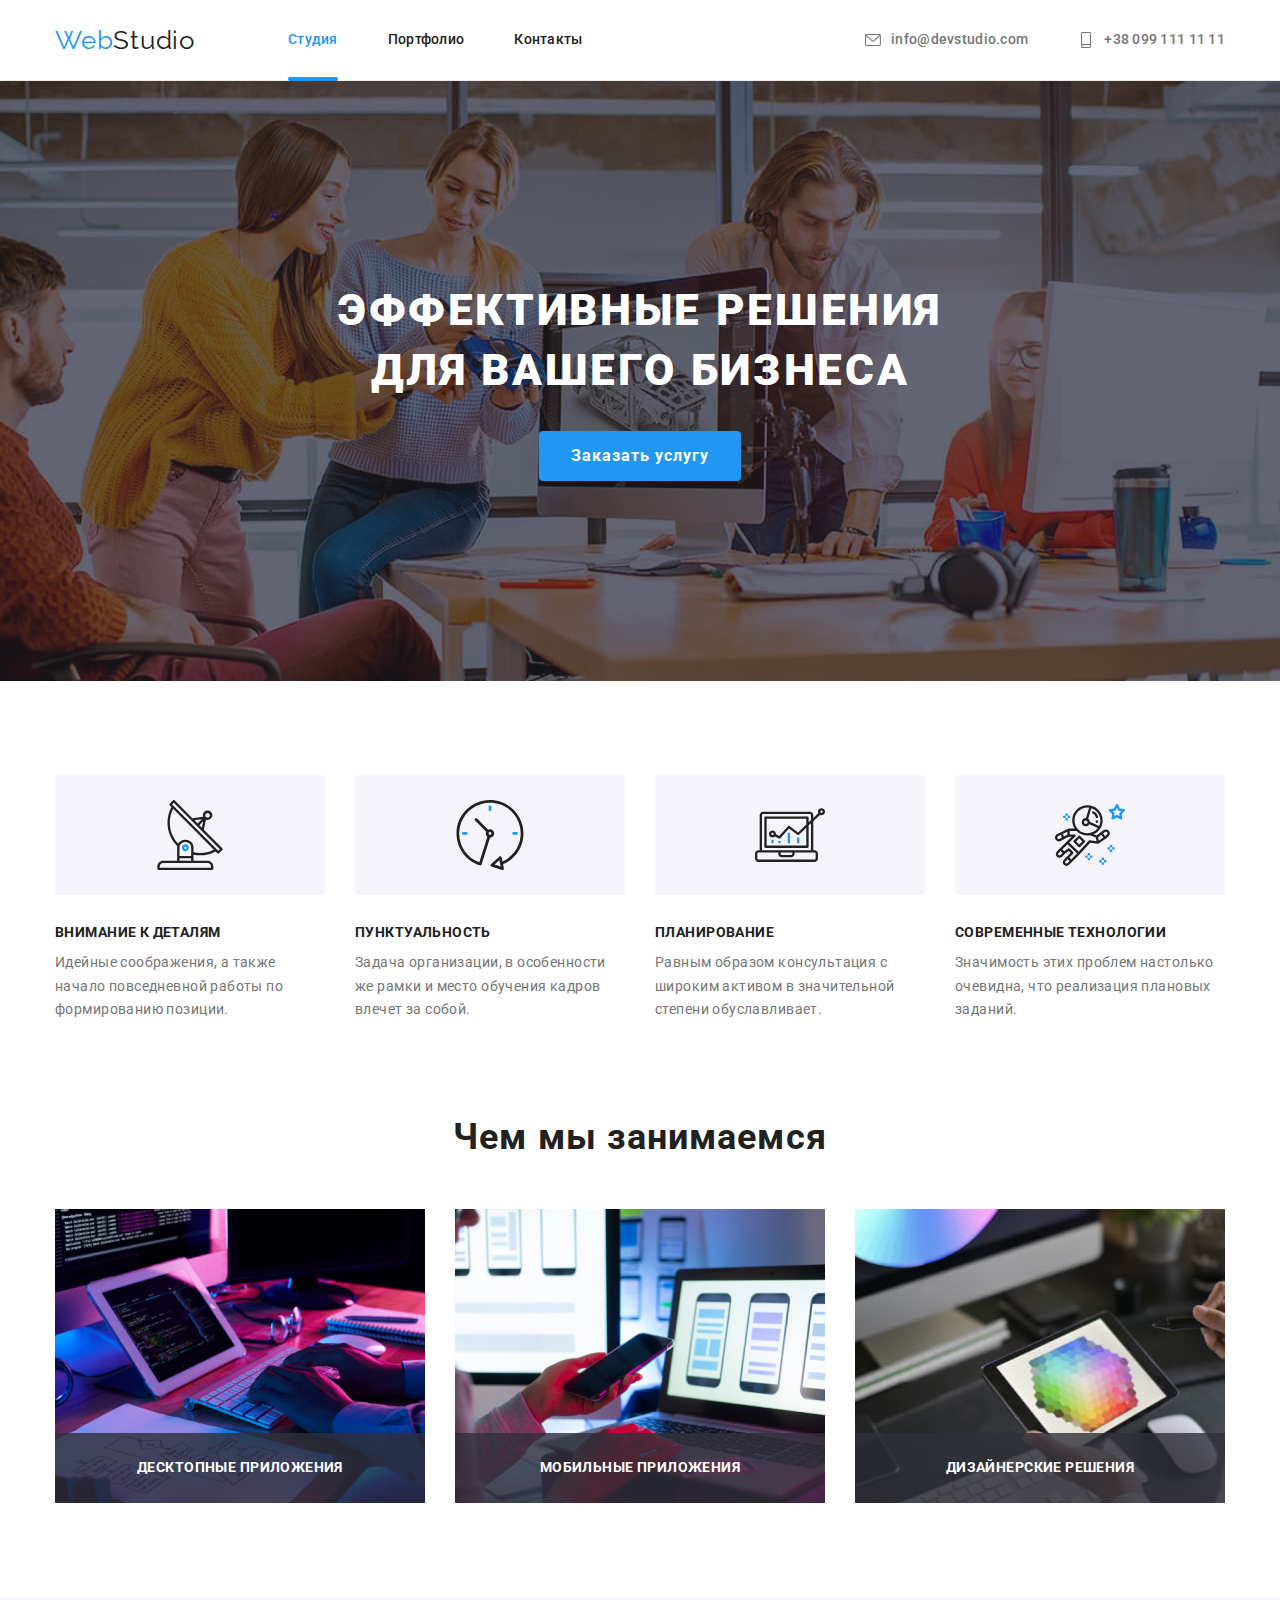
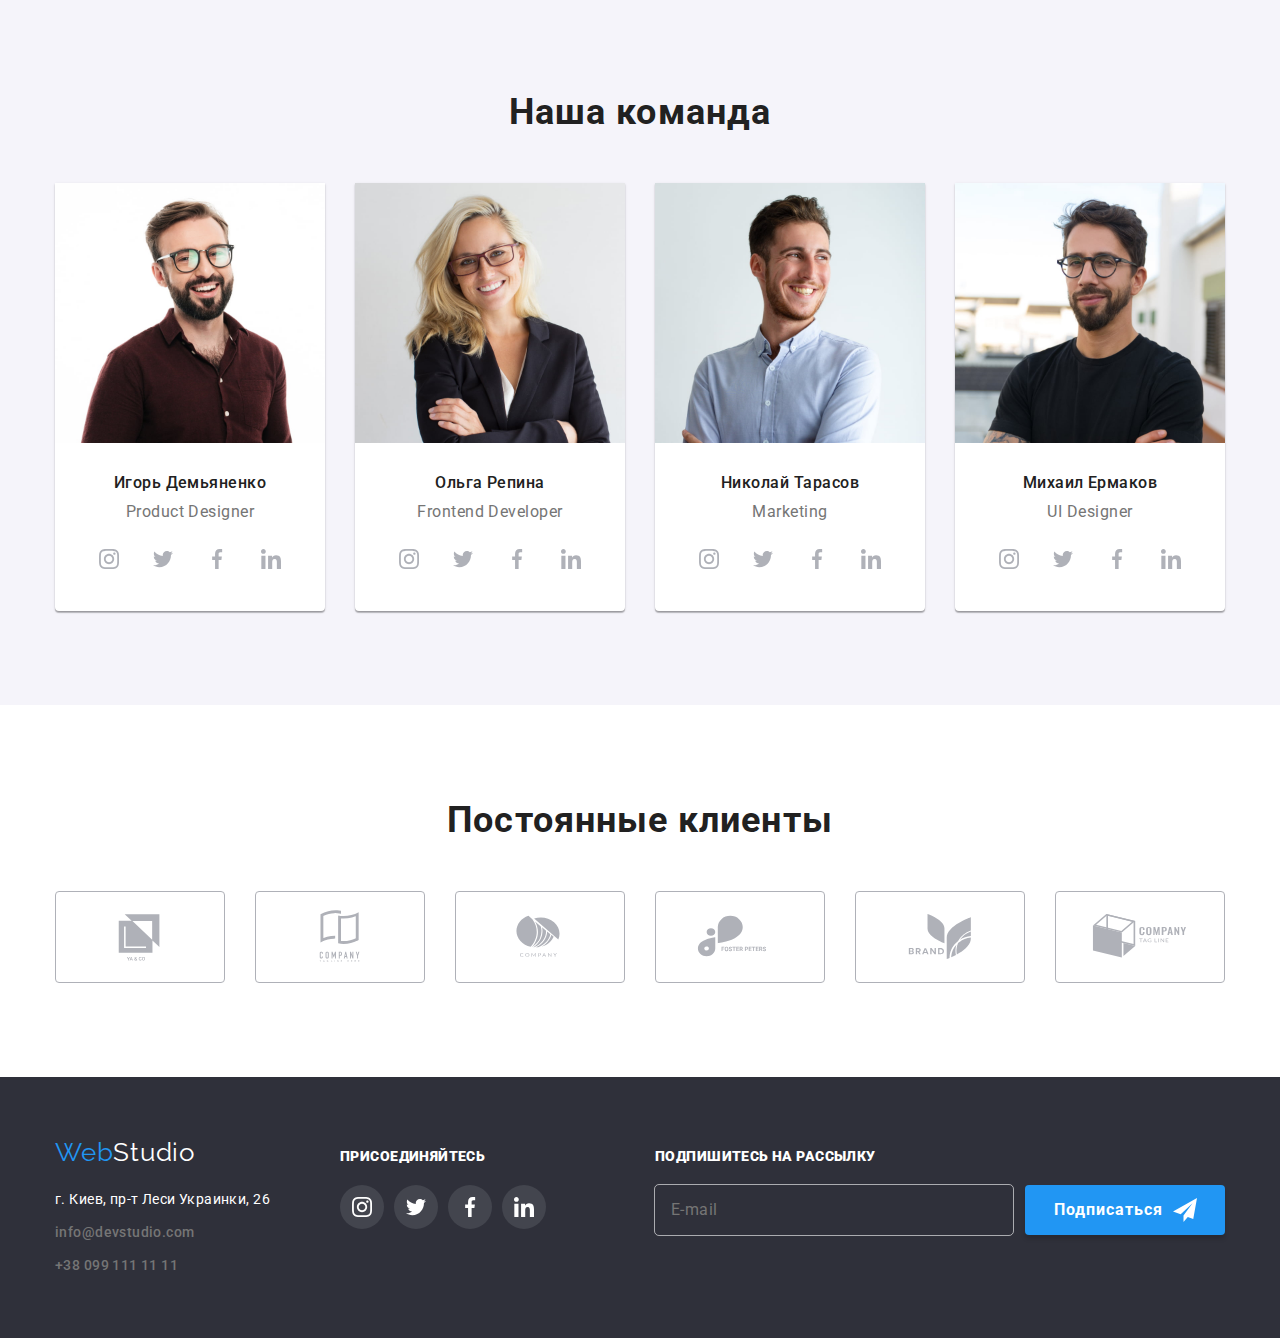
==== commit d7557aa7: "add correction to form" ====
--- a/index.html
+++ b/index.html
@@ -405,6 +405,67 @@
             <use class="modal-button-icon" href="./img/icons/icons.svg#icon-cross"></use>
           </svg>
         </button>
+
+        <form class="form" name="order-form" autocomplete="off">
+          <p class="form-title">Оставьте свои данные, мы вам перезвоним</p>
+
+          <label class="form-field">
+            <p class="form-input-label">Имя</p>
+
+            <input type="text" class="form-field-input" name="input-name" />
+
+            <svg class="form-field-icon" width="18" height="18">
+              <use href="./img/icons/icons.svg#icon-person"></use>
+            </svg>
+          </label>
+
+          <label class="form-field">
+            <p class="form-input-label">Телефон</p>
+
+            <input type="tel" class="form-field-input" name="input-phone" />
+            <svg class="form-field-icon" width="18" height="18">
+              <use href="./img/icons/icons.svg#icon-phone"></use>
+            </svg>
+          </label>
+
+          <label class="form-field">
+            <p class="form-input-label">Почта</p>
+
+            <input type="email" class="form-field-input" name="input-email" />
+            <svg class="form-field-icon" width="18" height="18">
+              <use href="./img/icons/icons.svg#icon-email"></use>
+            </svg>
+          </label>
+
+          <label class="form-field form-field-textarea">
+            <p class="form-input-label">Комментарий</p>
+
+            <textarea
+              class="form-field-input input-textarea"
+              name="input-comments"
+              rows="6"
+              placeholder="Введите текст"
+            ></textarea>
+          </label>
+
+          <label class="form-checkbox">
+            <input
+              type="checkbox"
+              name="checkbox-conditions"
+              class="form-checkbox-original visually-hidden"
+            />
+            <svg class="form-checkbox-custom" width="16" height="15">
+              <use href="./img/icons/icons.svg#icon-checkbox"></use>
+            </svg>
+            <span class="form-checkbox-label">
+              Соглашаюсь с рассылкой и принимаю
+              <a class="form-checkbox-link" href="">Условия договора</a>
+            </span>
+          </label>
+          <button class="form-button-send button" type="submit" name="button-send">
+            Отправить
+          </button>
+        </form>
       </div>
     </div>
 
--- a/css/styles.css
+++ b/css/styles.css
@@ -14,6 +14,7 @@
   --color-current: currentColor;
   --color-inactive-icon: #afb1b8;
   --color-bg-specialization: rgba(47, 48, 58, 0.8);
+  --color-input-outline: rgba(0, 0, 0, 0.1);
 
   --color-modal-overlay: rgba(0, 0, 0, 0.2);
 
@@ -739,8 +740,6 @@
   background-color: var(--color-active);
 }
 
-/* todo форма для футера */
-
 .footer-form {
   display: flex;
 }
@@ -748,6 +747,7 @@
 .footer-form-email-input {
   min-width: 358px;
   padding-left: 16px;
+  padding-right: 16px;
   padding-top: 15px;
   padding-bottom: 15px;
   margin-right: 12px;
@@ -757,20 +757,21 @@
   letter-spacing: 0.03em;
 
   background-color: var(--color-fourth);
-  border: solid 1px rgba(255, 255, 255, 0.6);
+  border: none;
+  /* border: solid 1px rgba(255, 255, 255, 0.6); */
   border-radius: 4px;
   color: rgba(255, 255, 255, 0.6);
-  outline: none;
-
-  transition-property: border;
-  transition-duration: var(--transition-time);
-  transition-timing-function: var(--transition-function);
-}
-
-.footer-form-email-input:hover,
+  outline: solid 1px rgba(255, 255, 255, 0.6);
+
+  /* transition-property: border;
+  transition-duration: var(--transition-time);
+  transition-timing-function: var(--transition-function); */
+}
+
+/* .footer-form-email-input:hover,
 .footer-form-email-input:focus {
   border: solid 1px rgba(255, 255, 255, 1);
-}
+} */
 
 .footer-form-button {
   min-width: 200px;
@@ -833,6 +834,7 @@
   position: absolute;
   min-width: 528px;
   min-height: 581px;
+  padding: 40px;
 
   left: 50%;
   top: 50%;
@@ -859,6 +861,178 @@
 
   color: var(--color-primary);
   background-color: var(--color-white);
-  border: 1px solid rgba(0, 0, 0, 0.1);
+  border: 1px solid var(--color-input-outline);
   border-radius: 50%;
-}
+  transition-property: color;
+  transition-duration: var(--transition-time);
+  transition-timing-function: var(--transition-function);
+}
+
+.modal-button:hover,
+.modal-button:focus {
+  color: var(--color-active);
+}
+
+.form {
+  text-align: center;
+}
+
+.form-title {
+  margin-bottom: 12px;
+
+  font-weight: 700;
+  font-size: 20px;
+  line-height: 1.15;
+  text-align: center;
+  letter-spacing: 0.03em;
+}
+
+.form-field {
+  display: block;
+  width: 100%;
+  position: relative;
+}
+
+.form-field {
+  margin-bottom: 10px;
+}
+
+.form-field-textarea {
+  margin-bottom: 20px;
+}
+
+.form-input-label {
+  margin-bottom: 4px;
+
+  font-size: 12px;
+  line-height: 1.17;
+  letter-spacing: 0.01em;
+  text-align: left;
+
+  color: var(--color-secondary);
+}
+
+.form-field-input {
+  display: block;
+  width: 100%;
+  padding-left: 42px;
+  padding-top: 12px;
+  padding-bottom: 12px;
+  padding-right: 12px;
+
+  font-size: 14px;
+  line-height: 1.14;
+  letter-spacing: 0.01em;
+
+  border: none;
+  outline: 1px solid var(--color-input-outline);
+  border-radius: 4px;
+
+  transition-property: outline;
+  transition-duration: var(--transition-time);
+  transition-timing-function: var(--transition-function);
+}
+
+.form-field-input:focus {
+  outline: 1px solid var(--color-active);
+}
+
+.input-textarea {
+  padding-top: 12px;
+  padding-right: 16px;
+  padding-bottom: 12px;
+  padding-left: 16px;
+
+  resize: none;
+}
+
+.input-textarea::placeholder {
+  color: rgba(117, 117, 117, 0.5);
+}
+
+.form-field-icon {
+  display: block;
+  position: absolute;
+  top: 50%;
+  left: 12px;
+
+  transition-property: color;
+  transition-duration: var(--transition-time);
+  transition-timing-function: var(--transition-function);
+  pointer-events: none;
+}
+
+.form-field-input:focus + .form-field-icon {
+  color: var(--color-active);
+}
+
+.form-checkbox {
+  display: flex;
+  justify-content: center;
+  align-items: center;
+
+  margin-bottom: 30px;
+}
+
+.form-checkbox-label {
+  cursor: pointer;
+  font-size: 14px;
+  line-height: 1.71;
+  letter-spacing: 0.03em;
+  text-align: center;
+
+  color: var(--color-secondary);
+}
+
+.form-checkbox-link {
+  height: 100%;
+  padding: auto;
+
+  cursor: pointer;
+
+  text-decoration: none;
+
+  color: var(--color-active);
+  text-decoration: underline;
+}
+
+.form-checkbox-custom {
+  display: inline-block;
+  margin-right: 8px;
+
+  border: 2px solid var(--color-primary);
+  color: var(--color-white);
+  background-color: var(--color-white);
+  border-radius: 2px;
+  background-origin: border-box;
+
+  transition-property: background-color, border, color;
+  transition-duration: var(--transition-time);
+  transition-timing-function: var(--transition-function);
+}
+
+.form-checkbox-original:checked + .form-checkbox-custom {
+  color: var(--color-white);
+  background-color: var(--color-brand);
+  border: 2px solid var(--color-brand);
+}
+
+.form-button-send {
+  min-width: 200px;
+  height: 50px;
+  padding: 10px 32px;
+
+  font-weight: 700;
+  line-height: 1.88;
+  letter-spacing: 0.06em;
+  text-align: center;
+
+  color: var(--color-white);
+  background-color: var(--color-brand);
+  box-shadow: var(--button-shadow);
+}
+
+.form-button-send:hover,
+.form-button-send:focus {
+  background-color: var(--color-active-button);
+}
